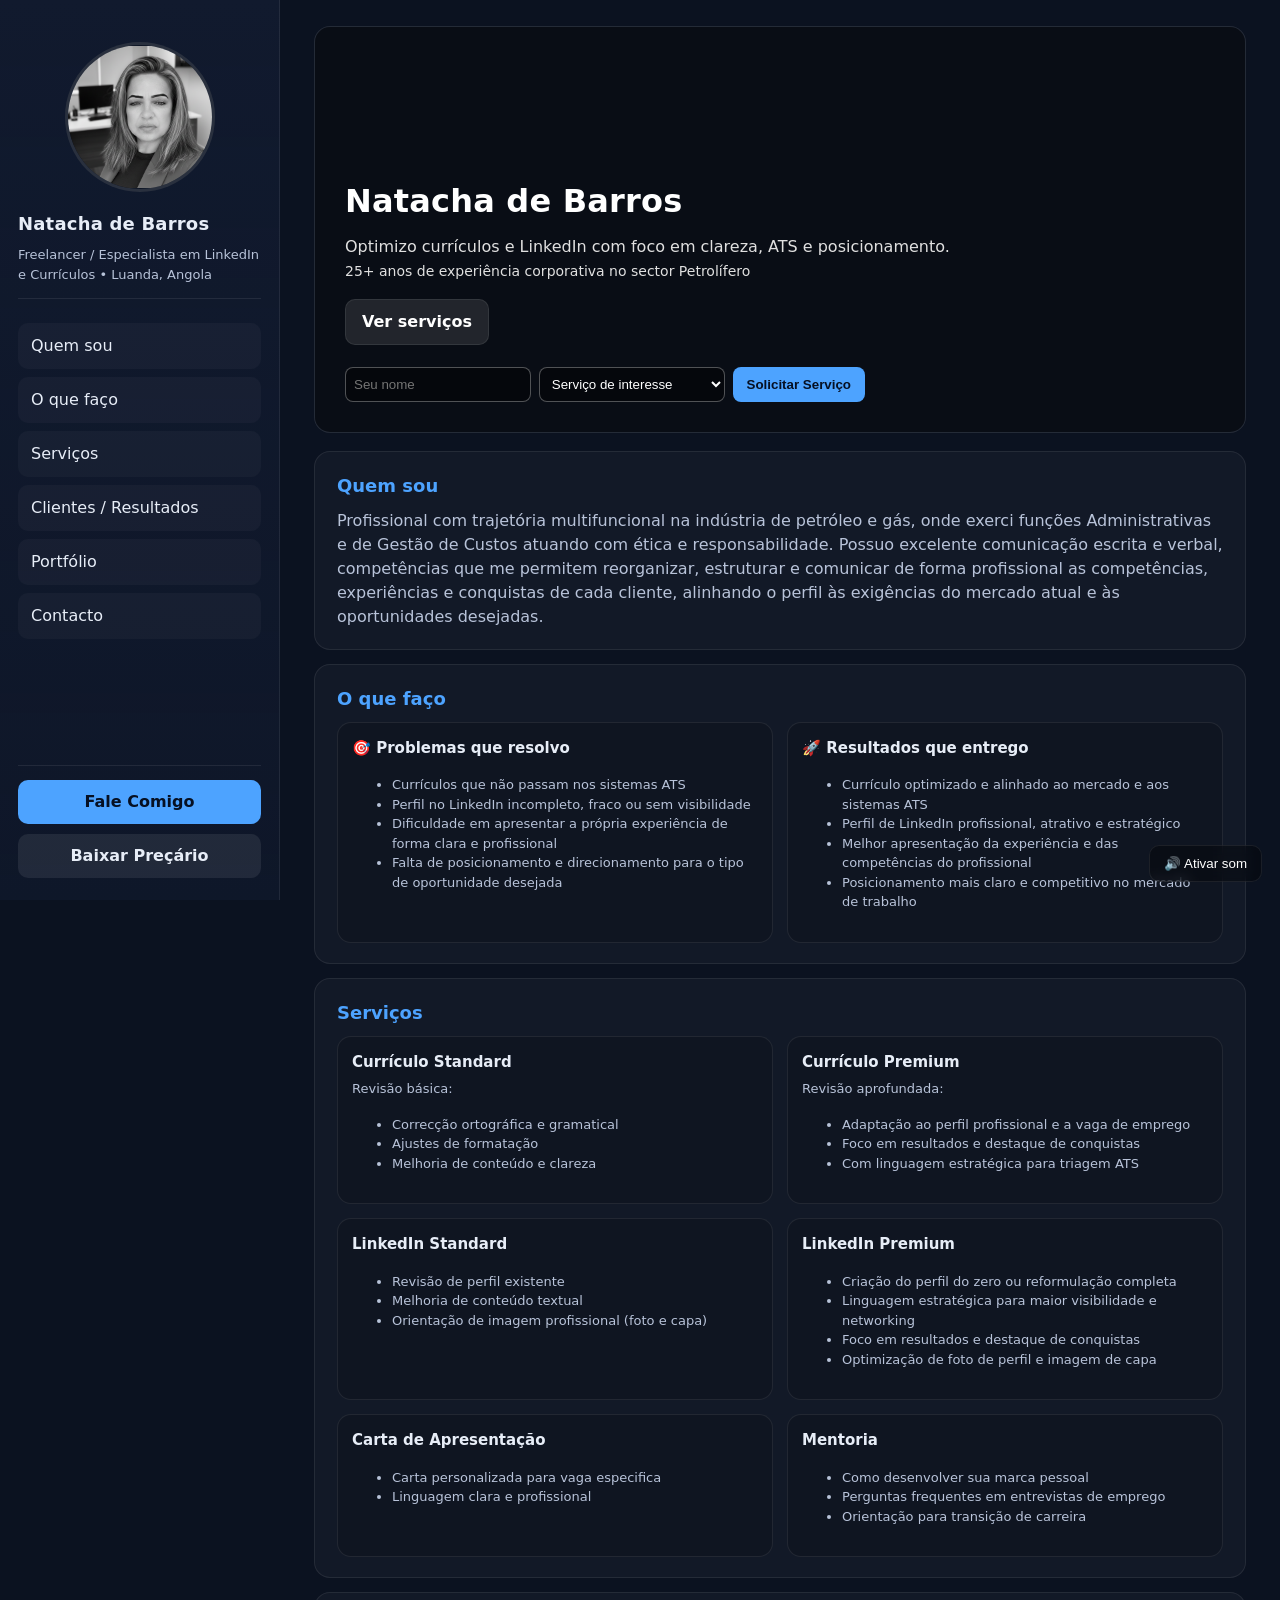
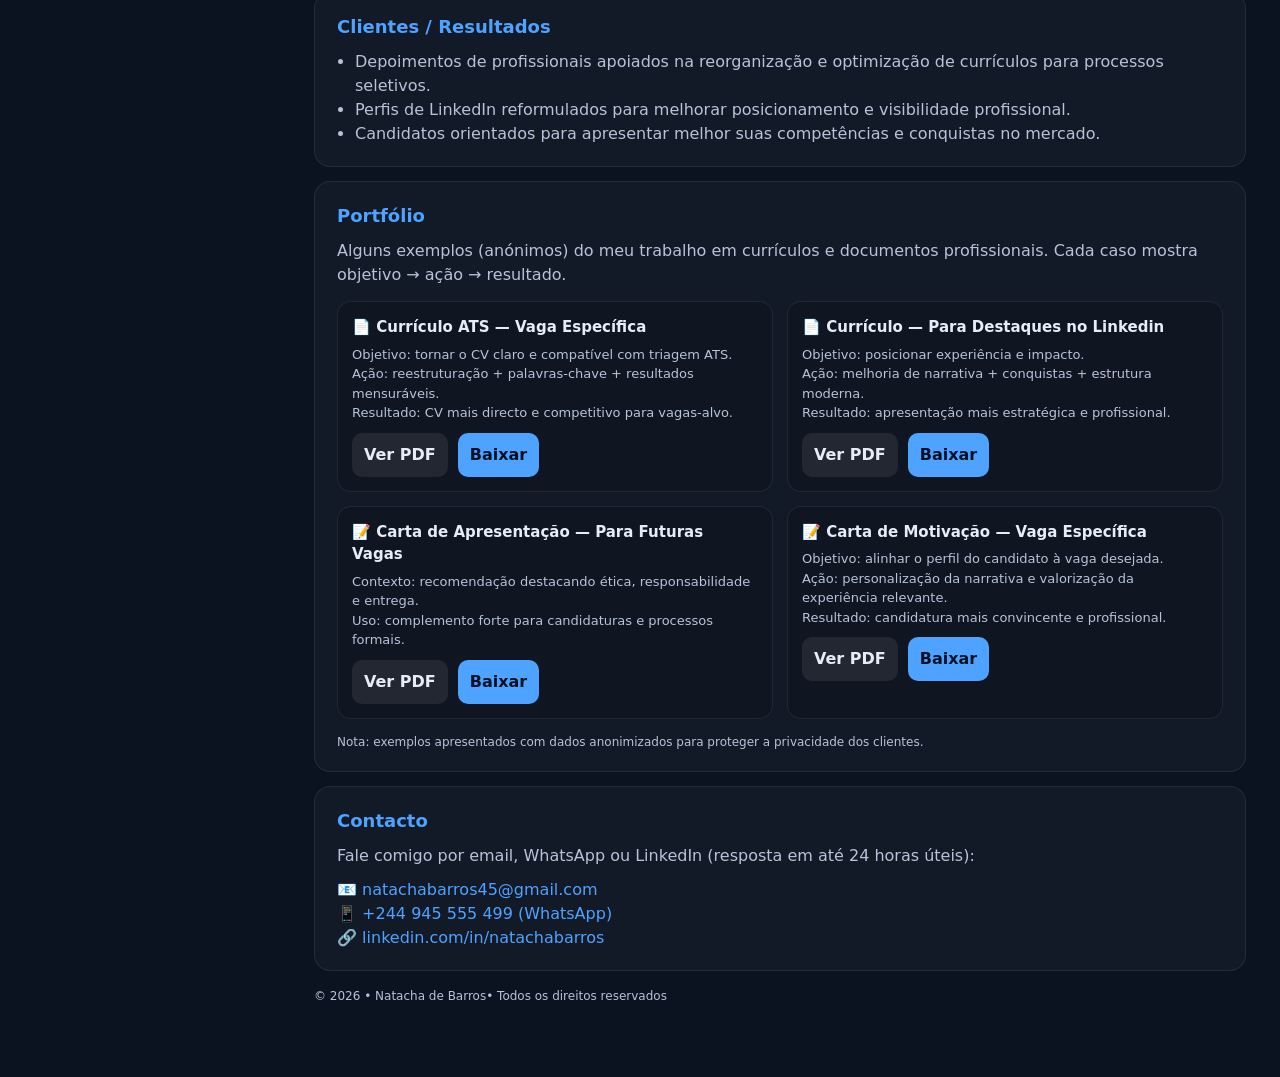
==== index.html @ 03389d9d "Update index.html" ====
<!doctype html>
<html lang="pt">

<head>
    <!--
    meta charset="utf-8" - Informa que o site usa caracteres modernos e universais.
    viewport - torna o site responsivo | width=device-width - A largura da pagina sera igual a largura do dispositivo
    initial-scale=1 - Define o nível de zoom inicial (100%).
    -->
    <meta charset="utf-8"/> 
    <meta name="viewport" content="width=device-width, initial-scale=1"/>
    <title>Meu Site | Sobre Mim</title>
    <link rel="stylesheet" href="style.css"/> <!-- Chama o ficheiro de estilizacao CSS -->
</head>

            <!-- AQUI COMECA O HTML-->
<body>

<!-- Música de fundo (não toca sozinha; começa ao clicar no botão) -->
<audio id="bgMusic" loop>
    <source src="Fundo.mp3" type="audio/mpeg">
</audio>

<!-- Layout geral -->
<div class="layout">

<!-- MENU LATERAL -->
<aside class="sidebar">

<div class="perfil">
  <img src="Natacha3.png" alt="Foto de Natacha">
</div>

<div class="brand">
    <div class="name">Natacha de Barros</div>
    <div class="role">Freelancer / Especialista em LinkedIn e Currículos • Luanda, Angola</div>
</div>

<nav class="menu">
    <a href="#quem-sou">Quem sou</a>
    <a href="#o-que-faco">O que faço</a>
    <a href="#servicos">Serviços</a>
    <a href="#clientes">Clientes / Resultados</a>
    <a href="#portfolio">Portfólio</a>
    <a href="#contacto">Contacto</a>
</nav>

<div class="cta">
    <a class="btn" href="#contacto">Fale Comigo</a>
    <a class="btn secondary" href="PrecarioServ.pdf" target="_blank">Baixar Preçário</a>
</div>

</aside>

<!-- CONTEÚDO CENTRAL -->
<main>

<!-- BANNER COM VÍDEO NO TOPO -->
<section class="video-banner" id="inicio">

    <video autoplay loop muted playsinline class="video-bg">
        <source src="Bannermeusite.mp4" type="video/mp4">
    </video>

<div class="banner-content"> <h1>Natacha de Barros</h1>
    <p>
    Optimizo currículos e LinkedIn com foco em clareza, ATS e posicionamento.<br>
    <span style="font-size: 14px;">25+ anos de experiência corporativa no sector Petrolífero</span>
    </p>

    <div class="banner-actions">
        <a class="banner-btn secondary" href="#servicos">Ver serviços</a>
    </div>

<!-- FORMULÁRIO NO BANNER -->

<form class="banner-form" action="#" method="post">

    <label for="nome" class="sr-only">Nome</label>
    <input id="nome" type="text" name="nome" placeholder="Seu nome" required> <!-- "input" para inserir dados-->

    <label for="servico" class="sr-only">Serviço de interesse</label>
    <select id="servico" name="servico" required> <!-- "select" para criar Combobox-->
        <option value="">Serviço de interesse</option>
        <option>Currículo Premium</option>
        <option>LinkedIn Premium</option>
        <option>Currículo Standard</option>
        <option>LinkedIn Standard</option>
        <option>Carta de Apresentação</option>
        <option>Outro</option>
    </select>

    <button type="submit">Solicitar Serviço</button>
    
    <p id="msgOk" class="muted" style="display:none;margin:6px 0 0 0;">
        Obrigada! Entrarei em contacto em breve.
    </p>

</form>

</div>

</section>

<!-- QUEM SOU -->
<section class="box" id="quem-sou"> <h2 style="color: #4da3ff;">Quem sou</h2> 
    <p class="muted" style="margin:0;">
    Profissional com trajetória multifuncional na indústria de petróleo e gás, onde exerci funções 
    Administrativas e de Gestão de Custos atuando com ética e responsabilidade.
    Possuo excelente comunicação escrita e verbal, competências que me permitem reorganizar, 
    estruturar e comunicar de forma profissional as competências, experiências e conquistas de cada cliente, 
    alinhando o perfil às exigências do mercado atual e às oportunidades desejadas. </p>
</section>

<!-- O QUE FAÇO -->
<section class="box" id="o-que-faco"> <h2 style="color: #4da3ff;">O que faço</h2>
    
<div class="grid">

    <div class="card"> <h3>🎯 Problemas que resolvo</h3>
        <ul>
            <li style="font-size: small; color:#b8c3d9;">Currículos que não passam nos sistemas ATS</li>
            <li style="font-size: small; color:#b8c3d9;">Perfil no LinkedIn incompleto, fraco ou sem visibilidade</li>
            <li style="font-size: small; color:#b8c3d9;">Dificuldade em apresentar a própria experiência de forma clara e profissional</li>
            <li style="font-size: small; color:#b8c3d9;">Falta de posicionamento e direcionamento para o tipo de oportunidade desejada</li>
        </ul>
    </div>

    <div class="card"> <h3>🚀 Resultados que entrego</h3>
        <ul>
            <li style="font-size: small; color:#b8c3d9;">Currículo optimizado e alinhado ao mercado e aos sistemas ATS</li>
            <li style="font-size: small; color:#b8c3d9;">Perfil de LinkedIn profissional, atrativo e estratégico</li>
            <li style="font-size: small; color:#b8c3d9;">Melhor apresentação da experiência e das competências do profissional</li>
            <li style="font-size: small; color:#b8c3d9;">Posicionamento mais claro e competitivo no mercado de trabalho</li>
        </ul>       
    </div>

</div>

</section>

<!-- SERVIÇOS -->

<section class="box" id="servicos"> <h2 style="color: #4da3ff;">Serviços</h2>

<div class="grid">

    <div class="card"> <h3>Currículo Standard</h3>
        <p style="font-size: small;"> Revisão básica:</p> 
            <ul>
                <li style="font-size: small; color:#b8c3d9;">Correcção ortográfica e gramatical</li>
                <li style="font-size: small; color:#b8c3d9;">Ajustes de formatação</li>
                <li style="font-size: small; color:#b8c3d9">Melhoria de conteúdo e clareza</li>
            </ul>
    </div>

    <div class="card"> <h3>Currículo Premium</h3>
        <p style="font-size: small;">Revisão aprofundada:</p>
            <ul>
                <li style="font-size: small;color: #b8c3d9;">Adaptação ao perfil profissional e a vaga de emprego</li>
                <li style="font-size: small;color: #b8c3d9;">Foco em resultados e destaque de conquistas</li>
                <li style="font-size: small;color: #b8c3d9;">Com linguagem estratégica para triagem ATS</li>
            </ul>
    </div>

    <div class="card"> <h3>LinkedIn Standard</h3>
        <ul>
            <li style="font-size: small;color: #b8c3d9;">Revisão de perfil existente</li>
            <li style="font-size: small;color: #b8c3d9;">Melhoria de conteúdo textual</li> 
            <li style="font-size: small;color: #b8c3d9;">Orientação de imagem profissional (foto e capa)</li> 
        </ul>
    </div>

    <div class="card"> <h3>LinkedIn Premium</h3>
        <ul>
            <li style="font-size: small;color: #b8c3d9;">Criação do perfil do zero ou reformulação completa</li>
            <li style="font-size: small;color: #b8c3d9;">Linguagem estratégica para maior visibilidade e networking </li> 
            <li style="font-size: small;color: #b8c3d9;">Foco em resultados e destaque de conquistas</li>
            <li style="font-size: small;color: #b8c3d9;">Optimização de foto de perfil e imagem de capa</li>      
        </ul>   
    </div>

    <div class="card"> <h3>Carta de Apresentação</h3>
        <ul>
            <li style="font-size: small;color: #b8c3d9;">Carta personalizada para vaga especifica</li>
            <li style="font-size: small;color: #b8c3d9;">Linguagem clara e profissional</li> 
        </ul>
    </div>

    <div class="card"> <h3>Mentoria</h3>
        <ul>
            <li style="font-size: small;color: #b8c3d9;">Como desenvolver sua marca pessoal</li>
            <li style="font-size: small;color: #b8c3d9;">Perguntas frequentes em entrevistas de emprego</li> 
            <li style="font-size: small;color: #b8c3d9;">Orientação para transição de carreira</li>      
        </ul>   
    </div>

</div>
      
</section>

<!-- CLIENTES / RESULTADOS -->

<section class="box" id="clientes"> <h2 style="color: #4da3ff;">Clientes / Resultados</h2>
    <ul class="list">
        <li>Depoimentos de profissionais apoiados na reorganização e optimização de currículos para processos seletivos.</li>
        <li>Perfis de LinkedIn reformulados para melhorar posicionamento e visibilidade profissional.</li>
        <li>Candidatos orientados para apresentar melhor suas competências e conquistas no mercado.</li>
    </ul>
</section>

<!-- PORTFOLIO -->
<section class="box" id="portfolio">
  <h2 style="color: #4da3ff;">Portfólio</h2>

  <p class="muted" style="margin:0 0 14px 0;">
    Alguns exemplos (anónimos) do meu trabalho em currículos e documentos profissionais.
    Cada caso mostra objetivo → ação → resultado.
  </p>

<div class="grid">

    <!-- Case 1 -->
    <div class="card">
      <h3>📄 Currículo ATS — Vaga Específica</h3>
      <p>
        <span class="muted">Objetivo:</span> tornar o CV claro e compatível com triagem ATS.<br>
        <span class="muted">Ação:</span> reestruturação + palavras-chave + resultados mensuráveis.<br>
        <span class="muted">Resultado:</span> CV mais directo e competitivo para vagas-alvo.
      </p>

      <div style="display:flex; gap:10px; flex-wrap:wrap; margin-top:10px;">
        <a class="btn secondary" href="CV_for_Job_ATS.pdf" target="_blank">Ver PDF</a> <!-- target = "_blank" faz abrir noutra aba -->
        <a class="btn" href="CV_for_Job_ATS1.pdf" download>Baixar</a>
      </div>
    </div>

    <!-- Case 2 -->
    <div class="card">
      <h3>📄 Currículo — Para Destaques no Linkedin</h3>
      <p>
        <span class="muted">Objetivo:</span> posicionar experiência e impacto.<br>
        <span class="muted">Ação:</span> melhoria de narrativa + conquistas + estrutura moderna.<br>
        <span class="muted">Resultado:</span> apresentação mais estratégica e profissional.
      </p>

      <div style="display:flex; gap:10px; flex-wrap:wrap; margin-top:10px;">
        <a class="btn secondary" href="CV_for_Linkedin_Profile4.pdf" target="_blank">Ver PDF</a>
        <a class="btn" href="CV_for_Linkedin_Profile4.pdf" download>Baixar</a>
      </div>
    </div>

    <!-- Case 3 -->
    <div class="card">
      <h3>📝 Carta de Apresentação — Para Futuras Vagas</h3>
      <p>
        <span class="muted">Contexto:</span> recomendação destacando ética, responsabilidade e entrega.<br>
        <span class="muted">Uso:</span> complemento forte para candidaturas e processos formais.
      </p>

      <div style="display:flex; gap:10px; flex-wrap:wrap; margin-top:10px;">
        <a class="btn secondary" href="PresentationLetterOps.pdf" target="_blank">Ver PDF</a>
        <a class="btn" href="PresentationLetterOps.pdf" download>Baixar</a>
      </div>
    </div>

    <!-- Case 4 -->
    <div class="card">
      <h3>📝 Carta de Motivação — Vaga Específica</h3>
      <p>
        <span class="muted">Objetivo:</span> alinhar o perfil do candidato à vaga desejada.<br>
        <span class="muted">Ação:</span> personalização da narrativa e valorização da experiência relevante.<br>
        <span class="muted">Resultado:</span> candidatura mais convincente e profissional.
      </p>

      <div style="display:flex; gap:10px; flex-wrap:wrap; margin-top:10px;">
        <a class="btn secondary" href="MotivationLetterMech.pdf">Ver PDF</a>
        <a class="btn" href="MotivationLetterMech.pdf" download>Baixar</a>
      </div>
    </div>

</div>

  <p class="muted" style="margin:14px 0 0 0; font-size:12px;">
    Nota: exemplos apresentados com dados anonimizados para proteger a privacidade dos clientes.
  </p>
</section>

<!-- CONTACTO -->
<section class="box" id="contacto"> <h2 style="color: #4da3ff;">Contacto</h2>
    <p class="muted" style="margin:0 0 10px 0;">Fale comigo por email, WhatsApp ou LinkedIn (resposta em até 24 horas úteis):</p>
    
    <div class="muted"> 
        📧 <a href="mailto:natachabarros45@gmail.com" target="_blank" rel="noopener" 
            style="color:var(--accent);text-decoration:none;">natachabarros45@gmail.com</a><br>
        📱 <a href="https://wa.me/244945555499" target="_blank" rel="noopener"
            style="color:var(--accent);text-decoration:none;">+244 945 555 499 (WhatsApp)</a><br>
        🔗 <a href="https://www.linkedin.com/in/natachabarros" target="_blank" rel="noopener" 
            style="color:var(--accent);text-decoration:none;">linkedin.com/in/natachabarros</a>
    </div>

</section>

    <p class="muted" style="margin-top:16px;font-size:12px;"> 
        © 2026 • Natacha de Barros• Todos os direitos reservados
    </p>

</main>

</div>

  <!-- Botão para ativar/desativar música -->
  <button id="soundBtn">🔊 Ativar som</button>

  <script src="script.js"></script> <!-- Chama o ficheiro de comportamento JavaScript-->

</body>
</html>
---- style.css ----
/* Custom Properties - Define as cores da Pagina(Layout) na sua totalidade*/
:root{
    --bg: #0b1220;      /* Cor de fundo principal  - Azul mais escuro*/
    --panel: #111a2e;   /* Cor de fundo dos menus, sidebar/barra lateral e cartões - Azul mais claro*/
    --text: #e7edf7;    /* Cor principal dos textos - Branca */
    --muted: #b8c3d9;   /* Cor do texto secundário - Cinza claro */
    --accent: #4da3ff;  /* Cor dos destaques (botões, links importantes) - Azul Ciano*/
    --border: rgba(255,255,255,0.08);  /*  Cor das bordas e divisorias - Cinza mais escuro*/
}

*{ box-sizing: border-box; } /* Define o modelo das caixas (boxes) */

/* Define o estilo global da página, ou seja, como o site inteiro vai se comportar visualmente por padrão
margin: 0; remove a margem padrao do navegador | var (--bg) aplica a cor de fundo definida no root*/
body{       
    margin: 0;                                                                      
    font-family: system-ui, -apple-system, Segoe UI, Roboto, Arial, sans-serif;
    background: var(--bg);     
    color: var(--text);
    line-height: 1.5;
}

/* ===== Layout geral ===== */
.layout{
    min-height: 100vh;
    display: grid;
    grid-template-columns: 280px 1fr;
}

/* ===== Sidebar (menu lateral) ===== */
.sidebar{
    position: sticky;
    top: 0;
    height: 100vh;
    padding: 22px 18px;
    background: linear-gradient(180deg, var(--panel), rgba(17,26,46,0.65));
    border-right: 1px solid var(--border);
    display: flex;
    flex-direction: column;
    gap: 18px;
}

.brand{  /*Definicoes da Marca*/
    display: grid;
    gap: 8px;
    padding-bottom: 14px;
    border-bottom: 1px solid var(--border);
}

.brand .name{   /* Meu nome na Barra Lateral Esquerda */
    font-size: 18px;
    font-weight: 700;
    letter-spacing: 0.2px;
}

.brand .role{   /*Meu Role na Barra Lateral Esquerda */
    color: var(--muted);
    font-size: 13px;
}

.menu{   /*a organização do menu de navegação da sua barra lateral (sidebar) | Quem Sou | O que Faco, etc | Servicos*/
    display: grid;
    gap: 8px;
    margin-top: 6px;
}

.menu a{ /* aparência de cada link do menu lateral — ou seja, ele transforma os links simples (<a>) em botões visuais dentro da sidebar.*/
    text-decoration: none;
    color: var(--text);
    padding: 10px 12px;
    border-radius: 10px;
    border: 1px solid transparent;
    background: rgba(255,255,255,0.03);
}

.menu a:hover{  /* define o efeito visual quando o utilizador passa o rato (mouse) por cima dos itens do menu.*/
    border-color: var(--border);
    background: rgba(255,255,255,0.06);
}

.cta{        /* Esta classe controla a área final da sidebar, onde ficam os botões de ação (Call To Action), como: Fale Comigo | Baixar Preçário*/
    margin-top: auto;
    padding-top: 14px;
    border-top: 1px solid var(--border);
    display: grid;
    gap: 10px;
}

.btn{               /*Fale Comigo*/
    display: inline-block;
    text-align: center;
    padding: 10px 12px;
    border-radius: 10px;
    background: var(--accent);
    color: #061023;
    font-weight: 700;
    text-decoration: none;
}

.btn.secondary{     /* Precario*/
    background: rgba(255,255,255,0.08);
    color: var(--text);
    font-weight: 600;
}

/* ===== Conteúdo central ===== */
main{
    padding: 26px 24px 60px;
    max-width: 980px;
    width: 100%;
    margin: 0 auto;
}

/* ===== Banner de vídeo no topo ===== */
.video-banner{
    position: relative;
    width: 100%;
    aspect-ratio: 1920 / 838;
    overflow: hidden;
    border-radius: 16px;
    border: 1px solid rgba(255,255,255,0.08);
    background: rgba(255,255,255,0.03);
    margin-bottom: 18px;
}

.video-bg{
    position: absolute;
    inset: 0;
    width: 100%;
    height: 100%;
    object-fit: contain;
}

.video-banner::after{
    content: "";
    position: absolute;
    inset: 0;
    background: rgba(0,0,0,0.45);
}

.banner-content{   /*Este código controla toda a área de conteúdo que aparece por cima do vídeo do banner 
    “Natacha de Barros” | texto descritivo abaixo do nome | O botão “Ver serviços” | O formulário */
    position: relative;
    z-index: 2;
    height: 100%;
    display: flex;
    flex-direction: column;
    justify-content: flex-end;
    padding: 30px;
    padding-bottom: 30px;
    color: #fff;
    gap: 10px;
}

.banner-content h1{  /* Estiliza o titulo principal do Banner - Natacha de Barros */
    margin: 0;
    font-size: 32px;
    letter-spacing: 0.2px;
}

.banner-content p{  /* Estiliza os parágrafos (<p>) que estão dentro da área do banner */
    margin: 0;
    max-width: 70ch;
    color: #e0e0e0;
}

.banner-actions{  /*Este código organiza os botões (ou ações) que aparecem dentro do banner - " Ver Servicos" */
    display: flex;
    gap: 10px;
    flex-wrap: wrap;
    margin-top: 6px;
}

.banner-btn{   /* Define a aparencia do botao "Ver Servicos" no banner */
    display: inline-block;
    background: var(--accent);
    color: #061023;
    padding: 10px 16px;
    border-radius: 10px;
    font-weight: 800;
    text-decoration: none;
    width: fit-content;
}

.banner-btn.secondary{  /*Este código define uma versão secundária/alternativa do botão "Ver Servicos" no banner*/
    background: rgba(255,255,255,0.10);
    color: #fff;
    font-weight: 700;
    border: 1px solid var(--border);
}

/* ===== Secções ===== */
section.box{  /* Estilo padrão de todas as seções de conteúdo em formato de “cartão” */
    margin-top: 14px;
    padding: 20px 22px;
    border: 1px solid var(--border);
    border-radius: 16px;
    background: rgba(255,255,255,0.03);
}

section.box h2{  /* Estilizacao das titulos h2 das seccoes */
    margin: 0 0 10px 0;
    font-size: 18px;
}

/* Define um layout em duas colunas para organizar conteúdos lado a lado dentro das secções */
.grid{         
    display: grid;
    grid-template-columns: 1fr 1fr;
    gap: 14px;
}

.card{   /*Essa classe define o visual de cada cartão individual dentro das secções do site.*/
    padding: 14px;
    border: 1px solid var(--border);
    border-radius: 14px;
    background: rgba(0,0,0,0.15);
}

.card h3{
    margin: 0 0 6px 0;
    font-size: 15px;
}

.card p{
    margin: 0;
    color: var(--muted);
    font-size: 13px;
}

.muted{ color: var(--muted); }

.list{
    margin: 0;
    padding-left: 18px;
    color: var(--muted);
}

/* ===== Botão música (fixo) ===== */
#soundBtn{
    position: fixed;
    bottom: 18px;
    right: 18px;
    z-index: 9999;
    padding: 10px 14px;
    border-radius: 10px;
    border: 1px solid var(--border);
    background: rgba(0,0,0,0.35);
    color: white;
    cursor: pointer;
    backdrop-filter: blur(6px);
}

#soundBtn:hover{
    background: rgba(0,0,0,0.5);
}

/* ===== (telemóvel) Responsivo ===== */

@media (max-width: 900px){
.layout{ grid-template-columns: 1fr; }
.sidebar{
    position: relative;
    height: auto;
    border-right: none;
    border-bottom: 1px solid var(--border);
}
.grid{ grid-template-columns: 1fr; }
.banner-content h1{ font-size: 26px; }
}

.perfil{         /* Ajustar Perfil no Menu "aside"- Refere-se ao frame da foto de perfil */
  margin-top: 20px;
  display: flex;
  justify-content: center;
}

.perfil img{     /* Definicoes da imagem ou foto de perfil */
  width: 150px;
  height: 150px;
  object-fit:contain;
  border-radius: 50%;  /* deixa redonda */
  border: 3px solid rgba(255, 255, 255, 0.118);
  background: #0c1424;
}

/* ===== Formulário dentro do Banner ===== */

.banner-form{    /* Formulario e conteudos do banner */
  margin-top: 12px;
  display: flex;
  flex-wrap: wrap;
  gap: 8px;
  max-width: 520px;
}

.banner-form input,  /* define o input de dados na combobox - "Servicos de Interesse" */
.banner-form select{ /* define a selecao de dados na combobox - "Servicos de Interesse" */
  padding: 8px;
  border-radius: 8px;
  border: 1px solid rgba(255,255,255,0.3);
  background: rgba(0,0,0,0.4);
  color: #fff;
  flex: 1;
  min-width: 140px;
}

.banner-form button{   /* definicoes e formatacao do Botao "Solicitar Contacto*/
  padding: 8px 14px;
  border-radius: 8px;
  border: none;
  background: #4da3ff;
  color: #061023;
  font-weight: bold;
  cursor: pointer;
}

.banner-form button:hover{  /* A cor que mostra ao passar o cursor por cima do Botao "Solicitar Contacto */
  background: #6bb5ff;
}

.sr-only{          /* Usado p/ esconder os labels do form no banner. Eles ficam invisíveis mas sao lidos por leitores de ecrã) */
  position: absolute;
  left: -9999px;
}
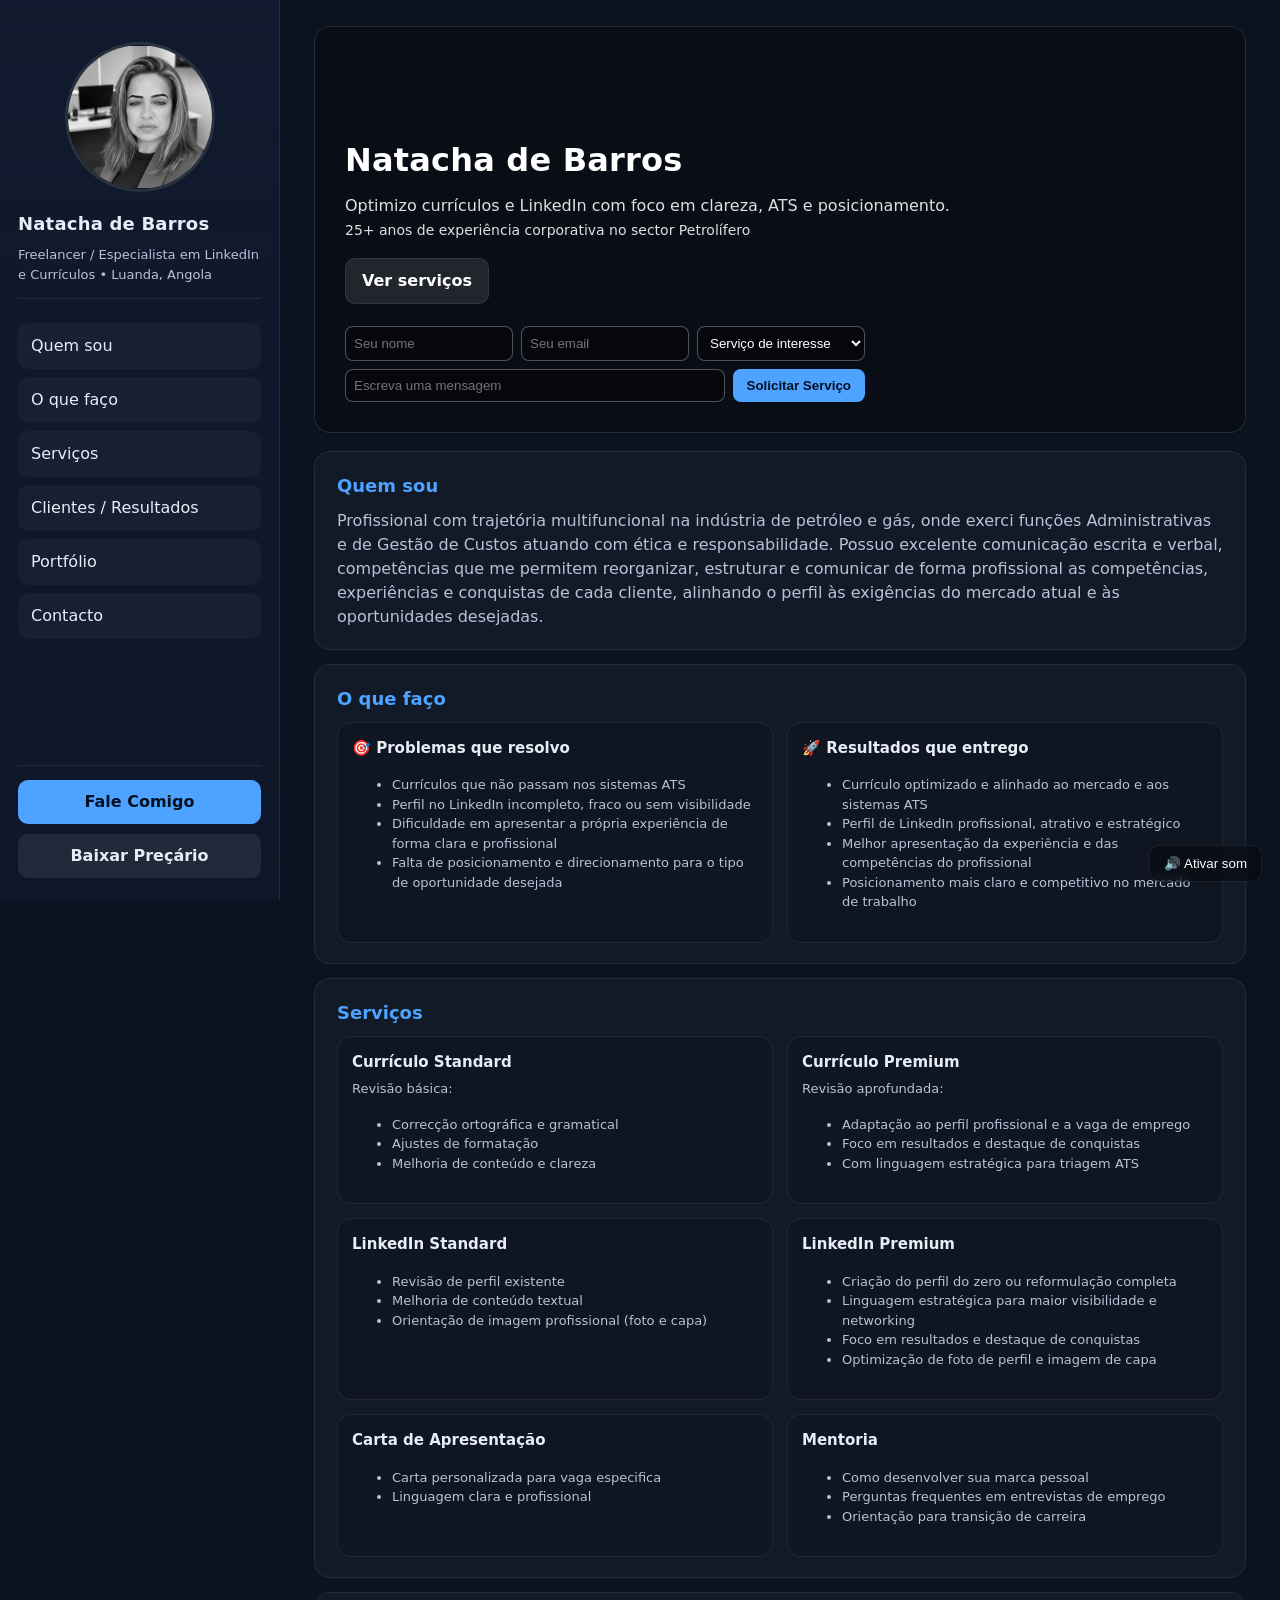
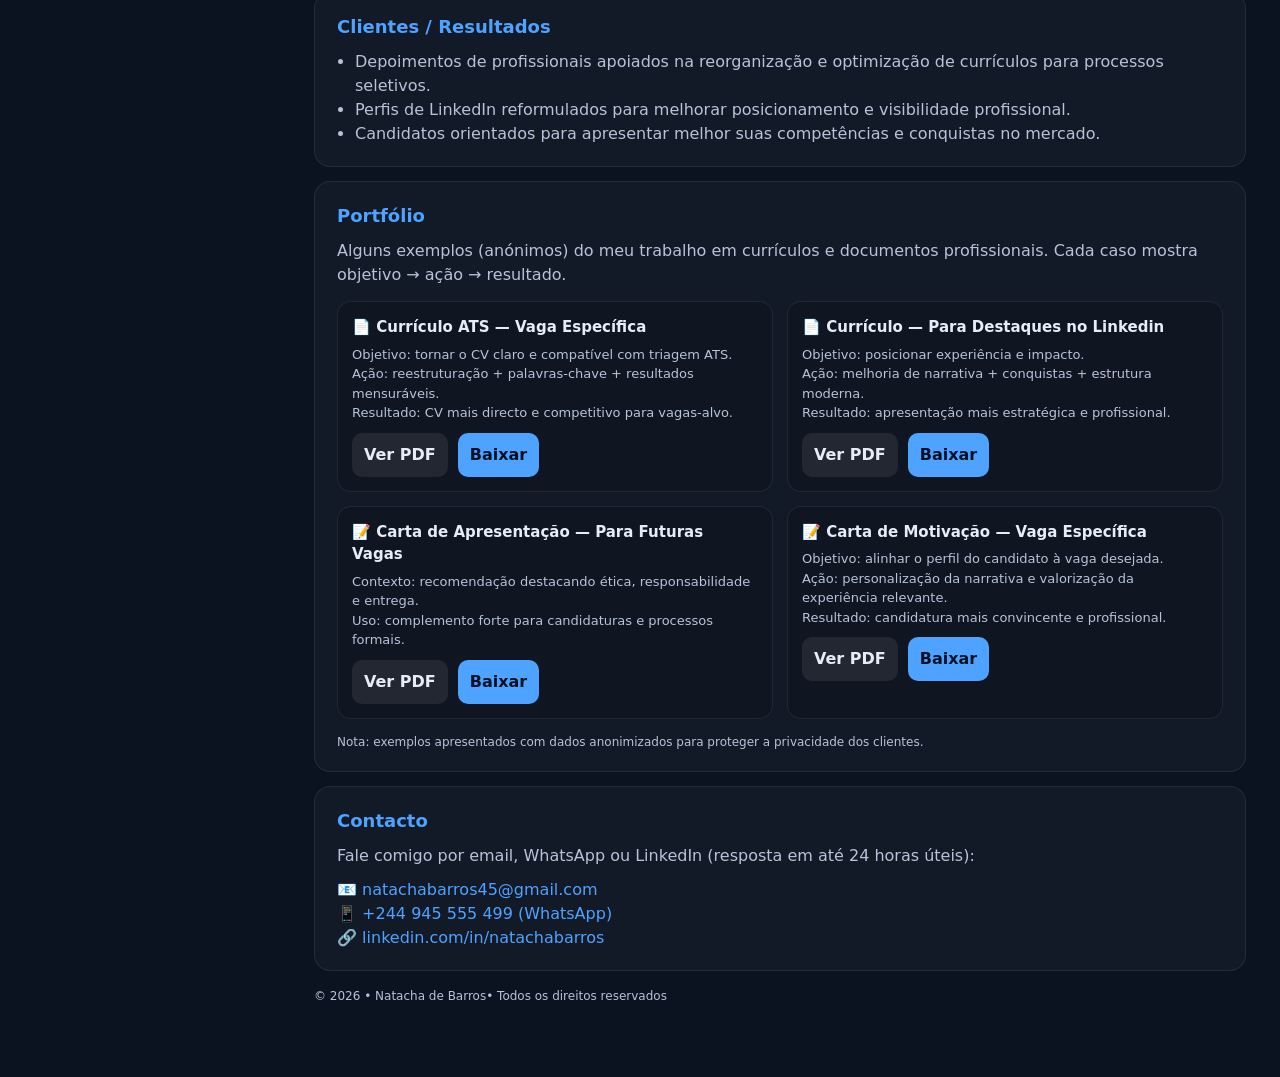
==== commit 0a8cb162: "Update index.html" ====
--- a/index.html
+++ b/index.html
@@ -74,10 +74,13 @@
 
 <!-- FORMULÁRIO NO BANNER -->
 
-<form class="banner-form" action="#" method="post">
+<form class="banner-form" action="https://formspree.io/f/xxxxxxxx" method="post">
 
     <label for="nome" class="sr-only">Nome</label>
     <input id="nome" type="text" name="nome" placeholder="Seu nome" required> <!-- "input" para inserir dados-->
+
+    <label for="email" class="sr-only">Email</label>
+    <input id="email" type="email" name="email" placeholder="Seu email" required />
 
     <label for="servico" class="sr-only">Serviço de interesse</label>
     <select id="servico" name="servico" required> <!-- "select" para criar Combobox-->
@@ -90,6 +93,9 @@
         <option>Outro</option>
     </select>
 
+    <label for="mensagem" class="sr-only">Mensagem</label>
+    <input id="mensagem" type="text" name="mensagem" placeholder="Escreva uma mensagem" />
+
     <button type="submit">Solicitar Serviço</button>
     
     <p id="msgOk" class="muted" style="display:none;margin:6px 0 0 0;">
@@ -231,7 +237,7 @@
 
       <div style="display:flex; gap:10px; flex-wrap:wrap; margin-top:10px;">
         <a class="btn secondary" href="CV_for_Job_ATS.pdf" target="_blank">Ver PDF</a> <!-- target = "_blank" faz abrir noutra aba -->
-        <a class="btn" href="CV_for_Job_ATS1.pdf" download>Baixar</a>
+        <a class="btn" href="CV_for_Job_ATS.pdf" download>Baixar</a>
       </div>
     </div>
 
@@ -245,8 +251,8 @@
       </p>
 
       <div style="display:flex; gap:10px; flex-wrap:wrap; margin-top:10px;">
-        <a class="btn secondary" href="CV_for_Linkedin_Profile4.pdf" target="_blank">Ver PDF</a>
-        <a class="btn" href="CV_for_Linkedin_Profile4.pdf" download>Baixar</a>
+        <a class="btn secondary" href="CV_for_Linkedin_Profile.pdf" target="_blank">Ver PDF</a>
+        <a class="btn" href="CV_for_Linkedin_Profile.pdf" download>Baixar</a>
       </div>
     </div>
 
@@ -274,7 +280,7 @@
       </p>
 
       <div style="display:flex; gap:10px; flex-wrap:wrap; margin-top:10px;">
-        <a class="btn secondary" href="MotivationLetterMech.pdf">Ver PDF</a>
+        <a class="btn secondary" href="MotivationLetterMech.pdf" target="_blank">Ver PDF</a>
         <a class="btn" href="MotivationLetterMech.pdf" download>Baixar</a>
       </div>
     </div>
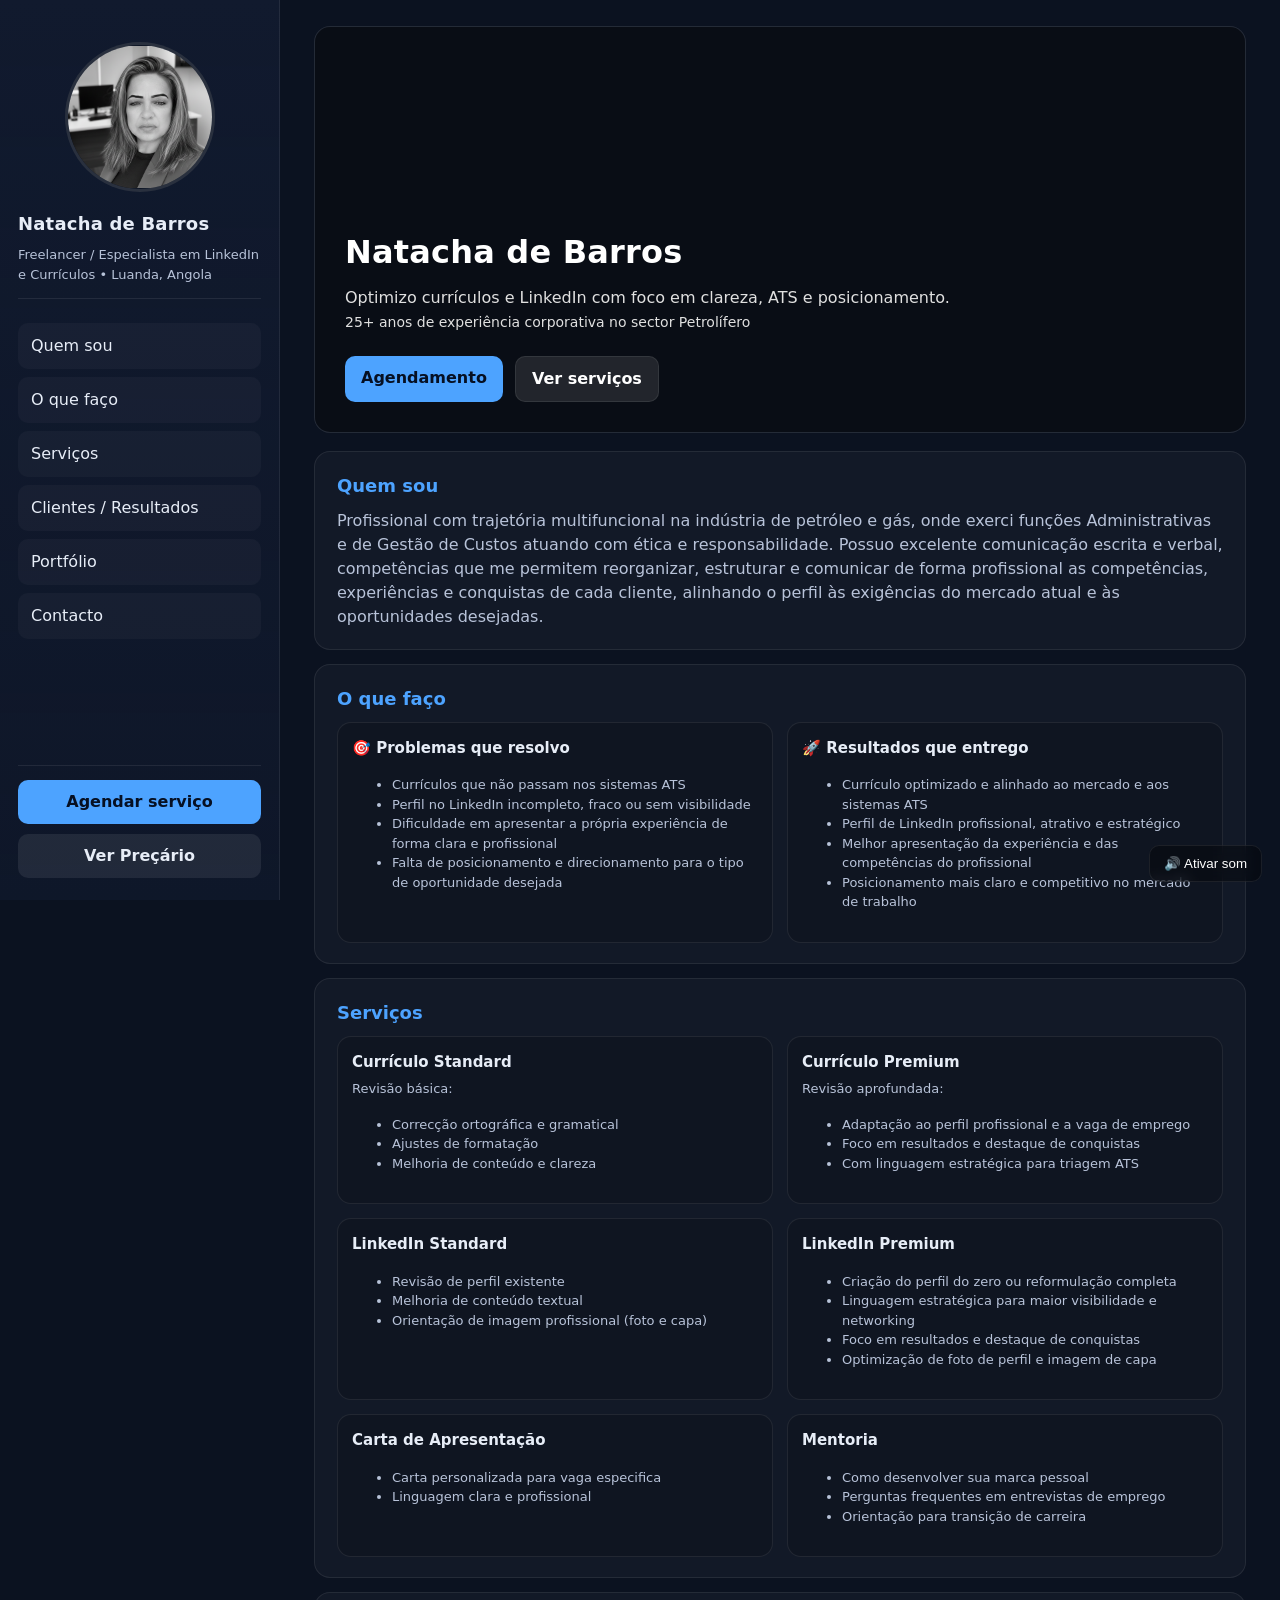
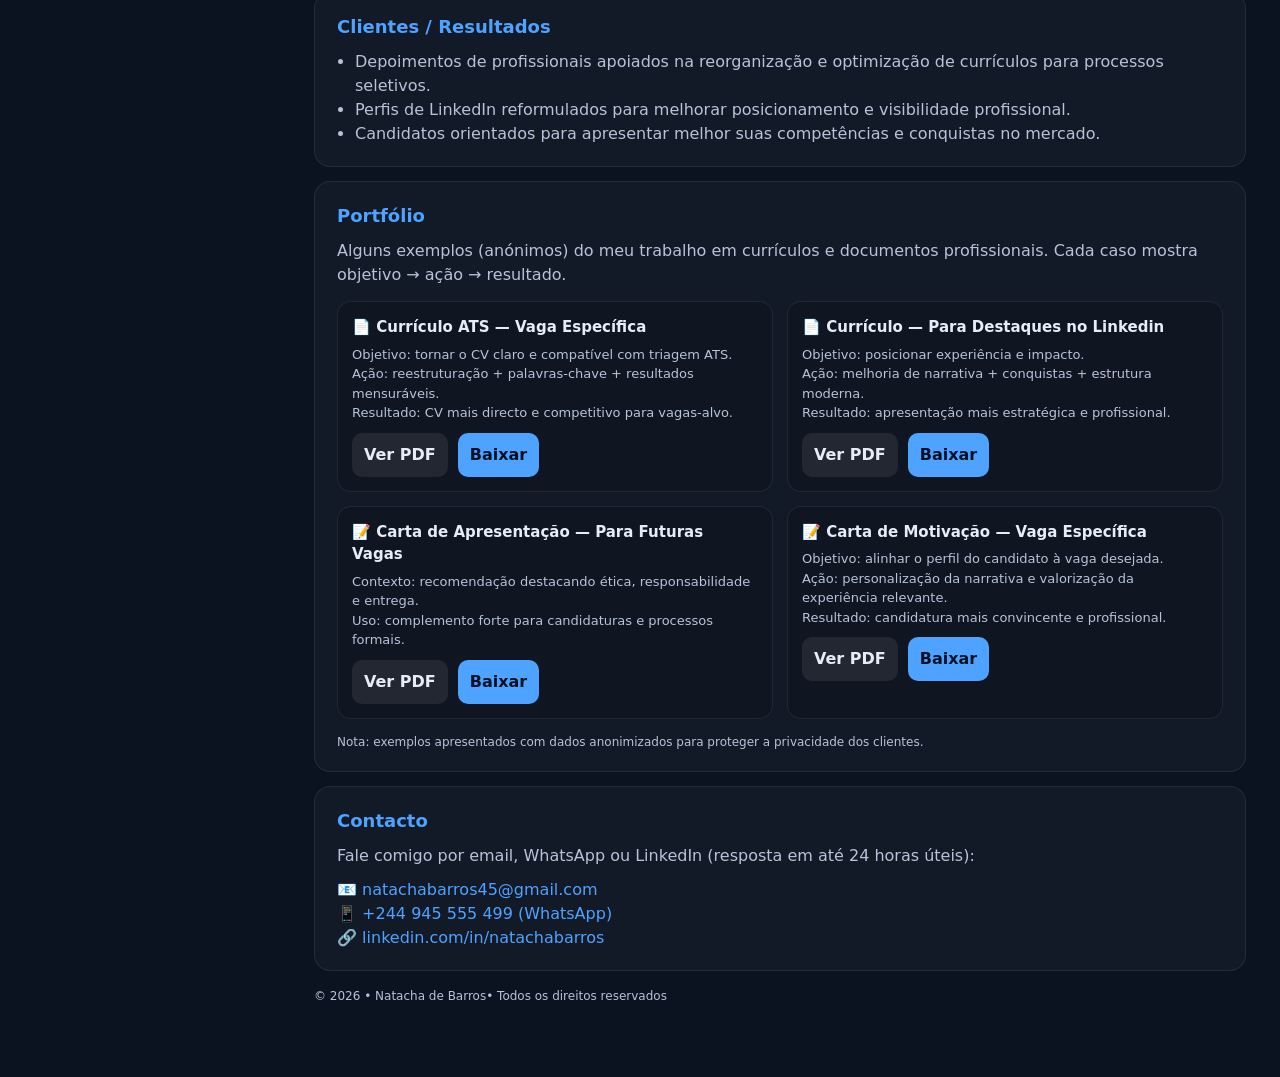
==== commit 3ca99376: "changes to page structure and new html file" ====
--- a/index.html
+++ b/index.html
@@ -46,8 +46,8 @@
 </nav>
 
 <div class="cta">
-    <a class="btn" href="#contacto">Fale Comigo</a>
-    <a class="btn secondary" href="PrecarioServ.pdf" target="_blank">Baixar Preçário</a>
+    <a class="btn" href="agendamento.html">Agendar serviço</a>
+    <a class="btn secondary" href="PrecarioServ.pdf" target="_blank">Ver Preçário</a>
 </div>
 
 </aside>
@@ -68,41 +68,12 @@
     <span style="font-size: 14px;">25+ anos de experiência corporativa no sector Petrolífero</span>
     </p>
 
-    <div class="banner-actions">
-        <a class="banner-btn secondary" href="#servicos">Ver serviços</a>
-    </div>
-
-<!-- FORMULÁRIO NO BANNER -->
-
-<form class="banner-form" action="https://formspree.io/f/xxxxxxxx" method="post">
-
-    <label for="nome" class="sr-only">Nome</label>
-    <input id="nome" type="text" name="nome" placeholder="Seu nome" required> <!-- "input" para inserir dados-->
-
-    <label for="email" class="sr-only">Email</label>
-    <input id="email" type="email" name="email" placeholder="Seu email" required />
-
-    <label for="servico" class="sr-only">Serviço de interesse</label>
-    <select id="servico" name="servico" required> <!-- "select" para criar Combobox-->
-        <option value="">Serviço de interesse</option>
-        <option>Currículo Premium</option>
-        <option>LinkedIn Premium</option>
-        <option>Currículo Standard</option>
-        <option>LinkedIn Standard</option>
-        <option>Carta de Apresentação</option>
-        <option>Outro</option>
-    </select>
-
-    <label for="mensagem" class="sr-only">Mensagem</label>
-    <input id="mensagem" type="text" name="mensagem" placeholder="Escreva uma mensagem" />
-
-    <button type="submit">Solicitar Serviço</button>
-    
-    <p id="msgOk" class="muted" style="display:none;margin:6px 0 0 0;">
-        Obrigada! Entrarei em contacto em breve.
-    </p>
-
-</form>
+<!-- MENSAGEM PARA O FORMULÁRIO NO BANNER -->
+
+<div class="banner-actions">
+  <a class="banner-btn" href="agendamento.html">Agendamento</a>
+  <a class="banner-btn secondary" href="#servicos">Ver serviços</a>
+</div>
 
 </div>
 
--- a/style.css
+++ b/style.css
@@ -166,9 +166,9 @@
 
 .banner-actions{  /*Este código organiza os botões (ou ações) que aparecem dentro do banner - " Ver Servicos" */
     display: flex;
-    gap: 10px;
+    gap: 12px;
     flex-wrap: wrap;
-    margin-top: 6px;
+    margin-top: 12px;
 }
 
 .banner-btn{   /* Define a aparencia do botao "Ver Servicos" no banner */
